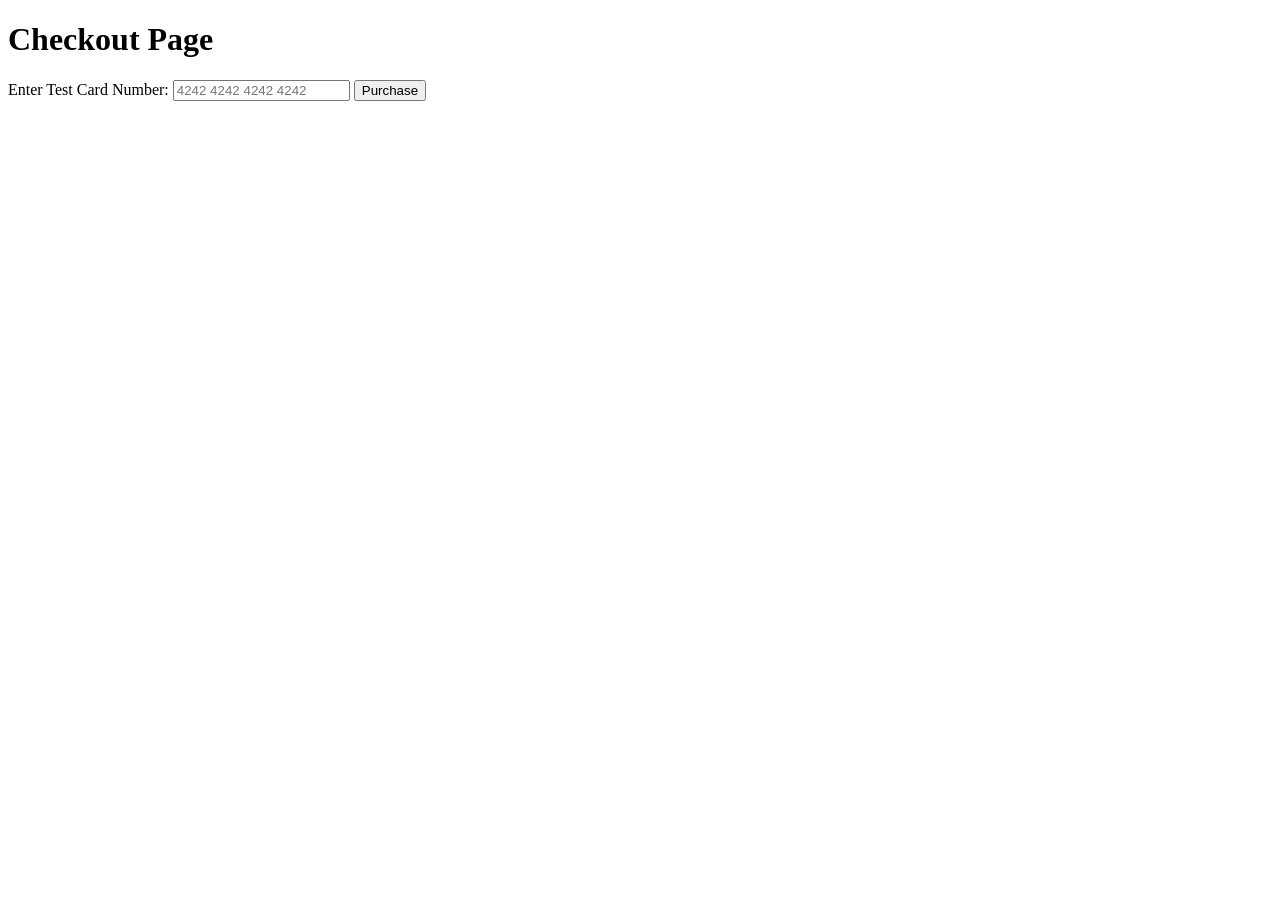
==== checkout.html @ f4f1b136 "Create sample eCommerce shoe store with GA4 dataLayer events Agent-Logs-Url: https://github.com/Joya" ====
<!DOCTYPE html>
<html lang="en">
<head>
    <meta charset="UTF-8">
    <meta name="viewport" content="width=device-width, initial-scale=1.0">
    <title>Shoe Store - Checkout</title>
    <!-- Google Tag Manager -->
    <script>(function(w,d,s,l,i){w[l]=w[l]||[];w[l].push({'gtm.start':
    new Date().getTime(),event:'gtm.js'});var f=d.getElementsByTagName(s)[0],
    j=d.createElement(s),dl=l!='dataLayer'?'&l='+l:'';j.async=true;j.src=
    'https://www.googletagmanager.com/gtm.js?id='+i+dl;f.parentNode.insertBefore(j,f);
    })(window,document,'script','dataLayer','GTM-WPWB25ZW');</script>
    <!-- End Google Tag Manager -->
</head>
<body>
    <!-- Google Tag Manager (noscript) -->
    <noscript><iframe src="https://www.googletagmanager.com/ns.html?id=GTM-WPWB25ZW"
    height="0" width="0" style="display:none;visibility:hidden"></iframe></noscript>
    <!-- End Google Tag Manager (noscript) -->

    <h1>Checkout Page</h1>
    <form onsubmit="submitOrder(event)">
        <label for="card">Enter Test Card Number:</label>
        <input type="text" id="card" placeholder="4242 4242 4242 4242" required>
        <button type="submit">Purchase</button>
    </form>

    <script>
        window.dataLayer = window.dataLayer || [];
        function submitOrder(event) {
            event.preventDefault();
            var transactionId = 'T' + Date.now();
            dataLayer.push({
                'event': 'purchase',
                'ecommerce': {
                    'transaction_id': transactionId,
                    'value': 100,
                    'currency': 'USD',
                    'items': [{
                        'item_name': 'Running Shoes',
                        'price': 100,
                        'quantity': 1
                    }]
                }
            });
            alert('Purchase successful!');
            window.location.href = 'thankyou.html';
        }
    </script>
</body>
</html>
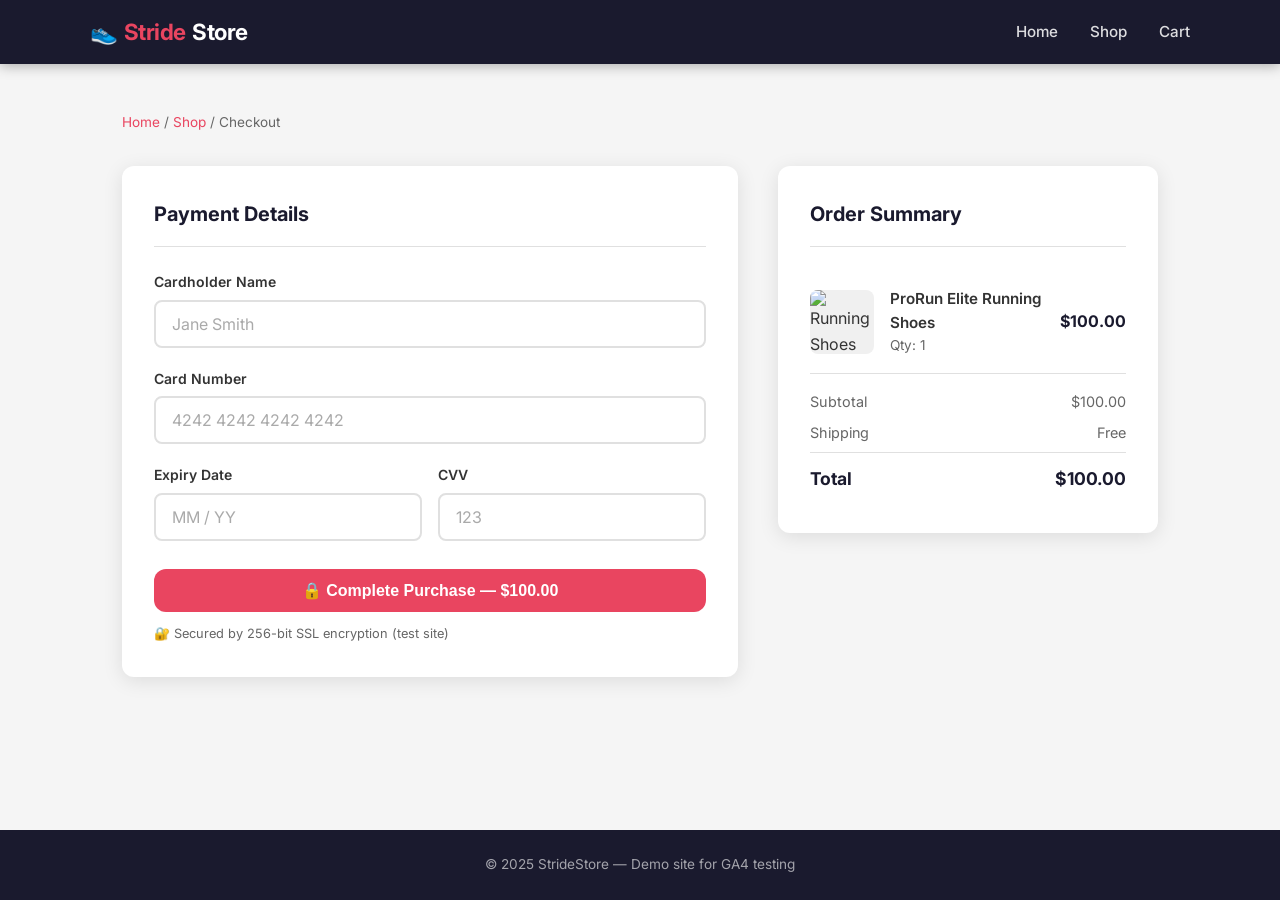
==== commit e55cd4cc: "feat: modernize website with CSS, images, and responsive layout Agent-Logs-Url: https://github.com/J" ====
--- a/checkout.html
+++ b/checkout.html
@@ -4,6 +4,10 @@
     <meta charset="UTF-8">
     <meta name="viewport" content="width=device-width, initial-scale=1.0">
     <title>Shoe Store - Checkout</title>
+    <link rel="preconnect" href="https://fonts.googleapis.com">
+    <link rel="preconnect" href="https://fonts.gstatic.com" crossorigin>
+    <link href="https://fonts.googleapis.com/css2?family=Inter:wght@400;500;600;700;800&display=swap" rel="stylesheet">
+    <link rel="stylesheet" href="styles.css">
     <!-- Google Tag Manager -->
     <script>(function(w,d,s,l,i){w[l]=w[l]||[];w[l].push({'gtm.start':
     new Date().getTime(),event:'gtm.js'});var f=d.getElementsByTagName(s)[0],
@@ -18,12 +22,85 @@
     height="0" width="0" style="display:none;visibility:hidden"></iframe></noscript>
     <!-- End Google Tag Manager (noscript) -->
 
-    <h1>Checkout Page</h1>
-    <form onsubmit="submitOrder(event)">
-        <label for="card">Enter Test Card Number:</label>
-        <input type="text" id="card" placeholder="4242 4242 4242 4242" required>
-        <button type="submit">Purchase</button>
-    </form>
+    <nav class="navbar">
+        <div class="navbar__inner">
+            <a href="index.html" class="navbar__logo">👟 <span>Stride</span>Store</a>
+            <ul class="navbar__links">
+                <li><a href="index.html">Home</a></li>
+                <li><a href="product.html">Shop</a></li>
+                <li><a href="checkout.html">Cart</a></li>
+            </ul>
+        </div>
+    </nav>
+
+    <div class="page-wrapper">
+        <p class="breadcrumb"><a href="index.html">Home</a> / <a href="product.html">Shop</a> / Checkout</p>
+
+        <div class="checkout-layout">
+            <div>
+                <div class="card">
+                    <h2 class="card__title">Payment Details</h2>
+                    <form onsubmit="submitOrder(event)">
+                        <div class="form-group">
+                            <label for="name">Cardholder Name</label>
+                            <input type="text" id="name" placeholder="Jane Smith" required>
+                        </div>
+                        <div class="form-group">
+                            <label for="card">Card Number</label>
+                            <input type="text" id="card" placeholder="4242 4242 4242 4242" maxlength="19" required>
+                        </div>
+                        <div class="form-row">
+                            <div class="form-group">
+                                <label for="expiry">Expiry Date</label>
+                                <input type="text" id="expiry" placeholder="MM / YY" maxlength="7" required>
+                            </div>
+                            <div class="form-group">
+                                <label for="cvv">CVV</label>
+                                <input type="text" id="cvv" placeholder="123" maxlength="4" required>
+                            </div>
+                        </div>
+                        <button type="submit" class="btn btn--primary" style="width:100%; margin-top:0.5rem;">
+                            🔒 Complete Purchase — $100.00
+                        </button>
+                        <p class="secure-badge">🔐 Secured by 256-bit SSL encryption (test site)</p>
+                    </form>
+                </div>
+            </div>
+
+            <div>
+                <div class="card">
+                    <h2 class="card__title">Order Summary</h2>
+                    <div class="order-summary__item">
+                        <img src="https://images.unsplash.com/photo-1542291026-7eec264c27ff?w=200&q=80"
+                             alt="Running Shoes">
+                        <div class="order-summary__item-details">
+                            <p class="order-summary__item-name">ProRun Elite Running Shoes</p>
+                            <p class="order-summary__item-qty">Qty: 1</p>
+                        </div>
+                        <span class="order-summary__item-price">$100.00</span>
+                    </div>
+                    <div class="order-summary__totals">
+                        <div class="order-summary__row">
+                            <span>Subtotal</span>
+                            <span>$100.00</span>
+                        </div>
+                        <div class="order-summary__row">
+                            <span>Shipping</span>
+                            <span>Free</span>
+                        </div>
+                        <div class="order-summary__row order-summary__row--total">
+                            <span>Total</span>
+                            <span>$100.00</span>
+                        </div>
+                    </div>
+                </div>
+            </div>
+        </div>
+    </div>
+
+    <footer class="footer">
+        &copy; 2025 StrideStore &mdash; Demo site for GA4 testing
+    </footer>
 
     <script>
         window.dataLayer = window.dataLayer || [];
@@ -43,7 +120,6 @@
                     }]
                 }
             });
-            alert('Purchase successful!');
             window.location.href = 'thankyou.html';
         }
     </script>
--- a/styles.css
+++ b/styles.css
@@ -0,0 +1,584 @@
+/* =============================================
+   Global Reset & Base
+   ============================================= */
+*, *::before, *::after {
+    box-sizing: border-box;
+    margin: 0;
+    padding: 0;
+}
+
+:root {
+    --primary: #1a1a2e;
+    --accent: #e94560;
+    --accent-hover: #c73652;
+    --bg: #f5f5f5;
+    --white: #ffffff;
+    --text: #333333;
+    --text-light: #666666;
+    --border: #e0e0e0;
+    --shadow: 0 4px 20px rgba(0, 0, 0, 0.1);
+    --radius: 12px;
+    --transition: 0.25s ease;
+    --max-width: 1100px;
+}
+
+body {
+    font-family: 'Inter', 'Segoe UI', system-ui, -apple-system, sans-serif;
+    background: var(--bg);
+    color: var(--text);
+    line-height: 1.6;
+    min-height: 100vh;
+    display: flex;
+    flex-direction: column;
+}
+
+a {
+    color: inherit;
+    text-decoration: none;
+}
+
+img {
+    display: block;
+    max-width: 100%;
+}
+
+/* =============================================
+   Navbar
+   ============================================= */
+.navbar {
+    background: var(--primary);
+    color: var(--white);
+    padding: 0 2rem;
+    position: sticky;
+    top: 0;
+    z-index: 100;
+    box-shadow: 0 2px 12px rgba(0,0,0,0.3);
+}
+
+.navbar__inner {
+    max-width: var(--max-width);
+    margin: 0 auto;
+    display: flex;
+    align-items: center;
+    justify-content: space-between;
+    height: 64px;
+}
+
+.navbar__logo {
+    font-size: 1.4rem;
+    font-weight: 700;
+    letter-spacing: -0.5px;
+    display: flex;
+    align-items: center;
+    gap: 0.4rem;
+}
+
+.navbar__logo span {
+    color: var(--accent);
+}
+
+.navbar__links {
+    display: flex;
+    gap: 2rem;
+    list-style: none;
+}
+
+.navbar__links a {
+    font-size: 0.95rem;
+    font-weight: 500;
+    opacity: 0.85;
+    transition: opacity var(--transition);
+}
+
+.navbar__links a:hover {
+    opacity: 1;
+    color: var(--accent);
+}
+
+/* =============================================
+   Buttons
+   ============================================= */
+.btn {
+    display: inline-block;
+    padding: 0.75rem 2rem;
+    border-radius: var(--radius);
+    font-size: 1rem;
+    font-weight: 600;
+    cursor: pointer;
+    border: none;
+    transition: background var(--transition), transform var(--transition), box-shadow var(--transition);
+    text-align: center;
+}
+
+.btn--primary {
+    background: var(--accent);
+    color: var(--white);
+}
+
+.btn--primary:hover {
+    background: var(--accent-hover);
+    transform: translateY(-2px);
+    box-shadow: 0 6px 20px rgba(233,69,96,0.4);
+}
+
+.btn--outline {
+    background: transparent;
+    color: var(--accent);
+    border: 2px solid var(--accent);
+}
+
+.btn--outline:hover {
+    background: var(--accent);
+    color: var(--white);
+    transform: translateY(-2px);
+}
+
+.btn--large {
+    padding: 1rem 2.5rem;
+    font-size: 1.1rem;
+    border-radius: 50px;
+}
+
+/* =============================================
+   Hero Section (index.html)
+   ============================================= */
+.hero {
+    background: linear-gradient(135deg, #1a1a2e 0%, #16213e 50%, #0f3460 100%);
+    color: var(--white);
+    padding: 5rem 2rem;
+    text-align: center;
+    flex: 1;
+    display: flex;
+    flex-direction: column;
+    align-items: center;
+    justify-content: center;
+    gap: 1.5rem;
+}
+
+.hero__badge {
+    background: rgba(233,69,96,0.2);
+    border: 1px solid rgba(233,69,96,0.5);
+    color: #ff8fa3;
+    padding: 0.35rem 1rem;
+    border-radius: 50px;
+    font-size: 0.85rem;
+    font-weight: 600;
+    text-transform: uppercase;
+    letter-spacing: 1px;
+}
+
+.hero__title {
+    font-size: clamp(2.5rem, 6vw, 4.5rem);
+    font-weight: 800;
+    line-height: 1.1;
+    letter-spacing: -1px;
+}
+
+.hero__title span {
+    color: var(--accent);
+}
+
+.hero__subtitle {
+    font-size: 1.2rem;
+    opacity: 0.75;
+    max-width: 480px;
+}
+
+.hero__image-wrap {
+    width: 100%;
+    max-width: 560px;
+    border-radius: 24px;
+    overflow: hidden;
+    box-shadow: 0 24px 60px rgba(0,0,0,0.5);
+    margin: 1rem 0;
+}
+
+.hero__image-wrap img {
+    width: 100%;
+    height: 340px;
+    object-fit: cover;
+    object-position: center;
+}
+
+.hero__actions {
+    display: flex;
+    gap: 1rem;
+    flex-wrap: wrap;
+    justify-content: center;
+}
+
+/* =============================================
+   Product Page
+   ============================================= */
+.page-wrapper {
+    max-width: var(--max-width);
+    margin: 0 auto;
+    padding: 3rem 2rem;
+    flex: 1;
+}
+
+.breadcrumb {
+    font-size: 0.85rem;
+    color: var(--text-light);
+    margin-bottom: 2rem;
+}
+
+.breadcrumb a {
+    color: var(--accent);
+}
+
+.breadcrumb a:hover {
+    text-decoration: underline;
+}
+
+.product {
+    display: grid;
+    grid-template-columns: 1fr 1fr;
+    gap: 3rem;
+    align-items: start;
+    background: var(--white);
+    border-radius: var(--radius);
+    box-shadow: var(--shadow);
+    overflow: hidden;
+}
+
+.product__image-wrap {
+    background: #f0f0f0;
+    display: flex;
+    align-items: center;
+    justify-content: center;
+    min-height: 420px;
+    overflow: hidden;
+}
+
+.product__image-wrap img {
+    width: 100%;
+    height: 420px;
+    object-fit: cover;
+    transition: transform 0.4s ease;
+}
+
+.product__image-wrap img:hover {
+    transform: scale(1.03);
+}
+
+.product__info {
+    padding: 2.5rem 2.5rem 2.5rem 0;
+    display: flex;
+    flex-direction: column;
+    gap: 1.25rem;
+}
+
+.product__category {
+    font-size: 0.8rem;
+    font-weight: 700;
+    text-transform: uppercase;
+    letter-spacing: 2px;
+    color: var(--accent);
+}
+
+.product__name {
+    font-size: 2rem;
+    font-weight: 800;
+    line-height: 1.2;
+    color: var(--primary);
+}
+
+.product__rating {
+    display: flex;
+    align-items: center;
+    gap: 0.5rem;
+    font-size: 0.9rem;
+    color: var(--text-light);
+}
+
+.stars {
+    color: #f59e0b;
+    font-size: 1rem;
+    letter-spacing: 2px;
+}
+
+.product__price {
+    font-size: 2.2rem;
+    font-weight: 800;
+    color: var(--primary);
+}
+
+.product__price .original {
+    font-size: 1.2rem;
+    color: var(--text-light);
+    text-decoration: line-through;
+    margin-left: 0.5rem;
+    font-weight: 400;
+}
+
+.product__description {
+    color: var(--text-light);
+    font-size: 0.95rem;
+    line-height: 1.7;
+}
+
+.product__divider {
+    border: none;
+    border-top: 1px solid var(--border);
+}
+
+.product__actions {
+    display: flex;
+    flex-direction: column;
+    gap: 0.75rem;
+}
+
+.product__actions .btn {
+    width: 100%;
+}
+
+/* =============================================
+   Checkout Page
+   ============================================= */
+.checkout-layout {
+    display: grid;
+    grid-template-columns: 1fr 380px;
+    gap: 2.5rem;
+    align-items: start;
+}
+
+.card {
+    background: var(--white);
+    border-radius: var(--radius);
+    box-shadow: var(--shadow);
+    padding: 2rem;
+}
+
+.card__title {
+    font-size: 1.25rem;
+    font-weight: 700;
+    color: var(--primary);
+    margin-bottom: 1.5rem;
+    padding-bottom: 1rem;
+    border-bottom: 1px solid var(--border);
+}
+
+.form-group {
+    margin-bottom: 1.25rem;
+}
+
+.form-group label {
+    display: block;
+    font-size: 0.875rem;
+    font-weight: 600;
+    color: var(--text);
+    margin-bottom: 0.4rem;
+}
+
+.form-group input,
+.form-group select {
+    width: 100%;
+    padding: 0.75rem 1rem;
+    border: 2px solid var(--border);
+    border-radius: 8px;
+    font-size: 1rem;
+    color: var(--text);
+    background: var(--white);
+    transition: border-color var(--transition), box-shadow var(--transition);
+    outline: none;
+    font-family: inherit;
+}
+
+.form-group input:focus,
+.form-group select:focus {
+    border-color: var(--accent);
+    box-shadow: 0 0 0 3px rgba(233,69,96,0.15);
+}
+
+.form-row {
+    display: grid;
+    grid-template-columns: 1fr 1fr;
+    gap: 1rem;
+}
+
+.form-group input::placeholder {
+    color: #aaa;
+}
+
+.secure-badge {
+    display: flex;
+    align-items: center;
+    gap: 0.5rem;
+    font-size: 0.8rem;
+    color: var(--text-light);
+    margin-top: 0.75rem;
+}
+
+/* Order summary */
+.order-summary__item {
+    display: flex;
+    align-items: center;
+    gap: 1rem;
+    padding: 1rem 0;
+    border-bottom: 1px solid var(--border);
+}
+
+.order-summary__item img {
+    width: 64px;
+    height: 64px;
+    object-fit: cover;
+    border-radius: 8px;
+    background: #f0f0f0;
+}
+
+.order-summary__item-details {
+    flex: 1;
+}
+
+.order-summary__item-name {
+    font-weight: 600;
+    font-size: 0.95rem;
+}
+
+.order-summary__item-qty {
+    font-size: 0.85rem;
+    color: var(--text-light);
+}
+
+.order-summary__item-price {
+    font-weight: 700;
+    color: var(--primary);
+}
+
+.order-summary__totals {
+    padding-top: 1rem;
+}
+
+.order-summary__row {
+    display: flex;
+    justify-content: space-between;
+    font-size: 0.9rem;
+    color: var(--text-light);
+    margin-bottom: 0.5rem;
+}
+
+.order-summary__row--total {
+    font-size: 1.1rem;
+    font-weight: 700;
+    color: var(--primary);
+    padding-top: 0.75rem;
+    border-top: 1px solid var(--border);
+    margin-top: 0.5rem;
+}
+
+/* =============================================
+   Thank You Page
+   ============================================= */
+.thankyou {
+    max-width: 600px;
+    margin: 5rem auto;
+    text-align: center;
+    padding: 2rem;
+}
+
+.thankyou__icon {
+    width: 96px;
+    height: 96px;
+    background: linear-gradient(135deg, #10b981, #059669);
+    border-radius: 50%;
+    display: flex;
+    align-items: center;
+    justify-content: center;
+    margin: 0 auto 1.5rem;
+    font-size: 2.5rem;
+    box-shadow: 0 8px 30px rgba(16,185,129,0.4);
+}
+
+.thankyou__title {
+    font-size: 2.5rem;
+    font-weight: 800;
+    color: var(--primary);
+    margin-bottom: 0.75rem;
+}
+
+.thankyou__subtitle {
+    font-size: 1.1rem;
+    color: var(--text-light);
+    margin-bottom: 2rem;
+}
+
+.thankyou__details {
+    background: var(--white);
+    border-radius: var(--radius);
+    box-shadow: var(--shadow);
+    padding: 1.5rem 2rem;
+    margin-bottom: 2rem;
+    text-align: left;
+}
+
+.thankyou__details h3 {
+    font-size: 1rem;
+    font-weight: 700;
+    margin-bottom: 1rem;
+    color: var(--primary);
+    text-transform: uppercase;
+    letter-spacing: 0.5px;
+}
+
+.thankyou__detail-row {
+    display: flex;
+    justify-content: space-between;
+    font-size: 0.9rem;
+    padding: 0.4rem 0;
+    border-bottom: 1px solid var(--border);
+    color: var(--text-light);
+}
+
+.thankyou__detail-row:last-child {
+    border-bottom: none;
+}
+
+.thankyou__detail-row strong {
+    color: var(--text);
+}
+
+/* =============================================
+   Footer
+   ============================================= */
+.footer {
+    background: var(--primary);
+    color: rgba(255,255,255,0.6);
+    text-align: center;
+    padding: 1.5rem 2rem;
+    font-size: 0.85rem;
+    margin-top: auto;
+}
+
+.footer a {
+    color: var(--accent);
+}
+
+/* =============================================
+   Responsive
+   ============================================= */
+@media (max-width: 768px) {
+    .product {
+        grid-template-columns: 1fr;
+    }
+
+    .product__info {
+        padding: 1.5rem;
+    }
+
+    .product__image-wrap img {
+        height: 280px;
+    }
+
+    .checkout-layout {
+        grid-template-columns: 1fr;
+    }
+
+    .form-row {
+        grid-template-columns: 1fr;
+    }
+
+    .navbar__links {
+        gap: 1rem;
+    }
+}
